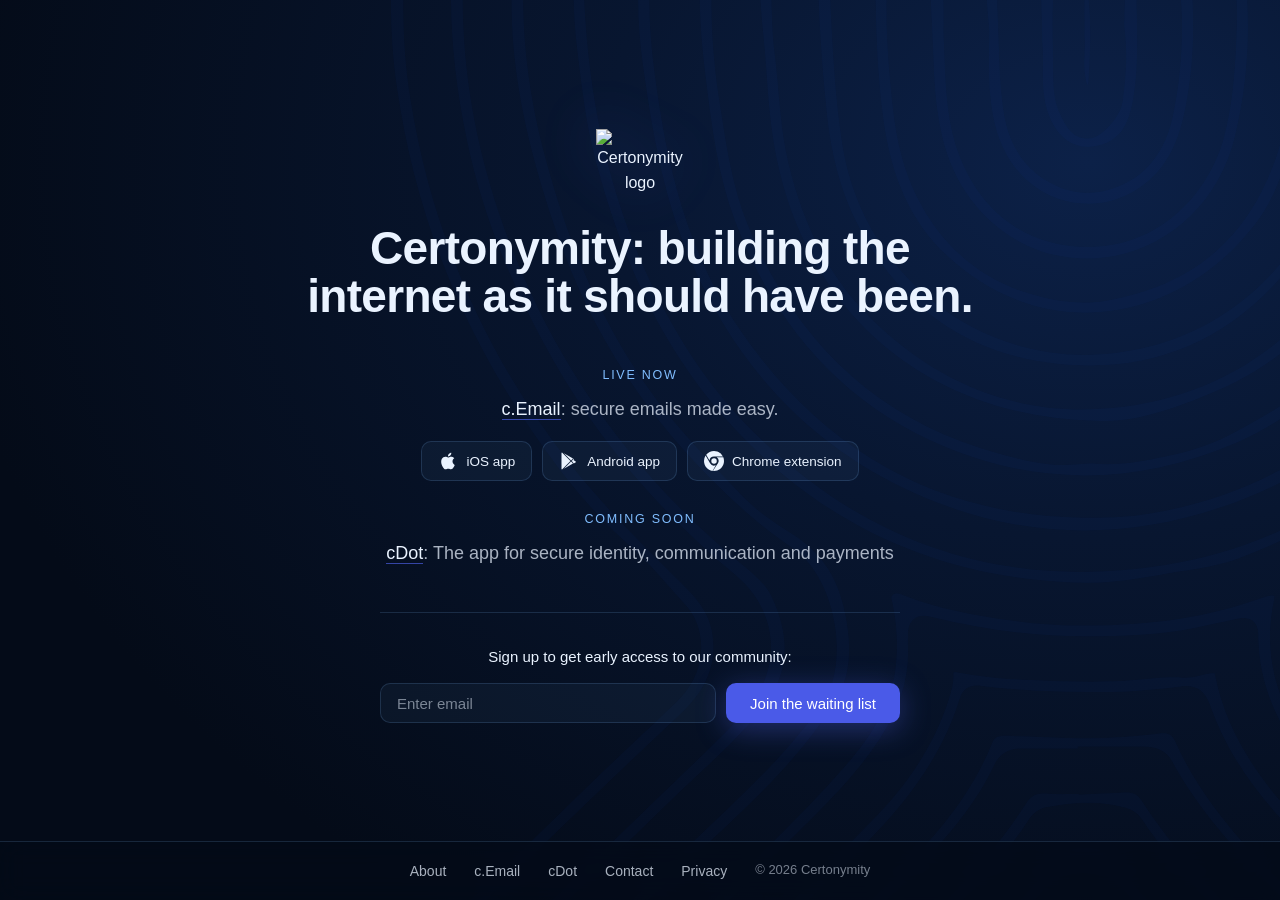
==== public/index.html @ 775c2421 "Dark redesign, About page rebuild, cDot links, remove Terms/Privacy pages Design: - Restyle site on " ====
<!DOCTYPE html>
<html lang="en">
<head>
    <meta charset="UTF-8">
    <meta name="viewport" content="width=device-width, initial-scale=1.0">
    <meta name="description" content="Certonymity is building the internet as it should have been.">
    <meta property="og:title" content="Certonymity">
    <meta property="og:description" content="Certonymity is building the internet as it should have been.">
    <meta property="og:type" content="website">
    <meta property="og:url" content="https://certonymity.com/">
    <meta property="og:image" content="https://certonymity.com/assets/og-image.png">
    <meta name="twitter:card" content="summary_large_image">
    <meta name="twitter:title" content="Certonymity">
    <meta name="twitter:description" content="Certonymity is building the internet as it should have been.">
    <meta name="twitter:image" content="https://certonymity.com/assets/og-image.png">
    <link rel="canonical" href="https://certonymity.com/">
    <title>Certonymity</title>
    <script type="application/ld+json">
    {
      "@context": "https://schema.org",
      "@graph": [
        {
          "@type": "Organization",
          "@id": "https://certonymity.com/#organization",
          "name": "Certonymity",
          "legalName": "Certonymity Ltd",
          "alternateName": "Certonymity Ltd",
          "url": "https://certonymity.com/",
          "logo": "https://certonymity.com/apple-touch-icon.png",
          "email": "info@certonymity.com",
          "address": {
            "@type": "PostalAddress",
            "streetAddress": "86-87 Campden Street",
            "addressLocality": "London",
            "postalCode": "W8 7EN",
            "addressCountry": "GB"
          },
          "description": "Certonymity is building the internet as it should have been: privacy-first, decentralised, and accountable. It builds c.Email and cDot.",
          "sameAs": [
            "https://cdot.world/#certonymity"
          ]
        },
        {
          "@type": "SoftwareApplication",
          "@id": "https://certonymity.com/#c-email",
          "name": "c.Email",
          "url": "https://c.email/",
          "applicationCategory": "CommunicationApplication",
          "operatingSystem": "iOS, Android, Chrome",
          "description": "End-to-end encrypted, identity-verified email from your existing email address.",
          "provider": {
            "@id": "https://certonymity.com/#organization"
          },
          "publisher": {
            "@id": "https://certonymity.com/#organization"
          },
          "sameAs": [
            "https://apps.apple.com/gb/app/c-email-secure-email/id6787208131",
            "https://play.google.com/store/apps/details?id=org.certonym.c.email",
            "https://chromewebstore.google.com/detail/cemail-beta/nkjndjopnihapdifnakhijbhpmcjioeb"
          ]
        },
        {
          "@type": "SoftwareApplication",
          "@id": "https://certonymity.com/#cdot",
          "name": "cDot",
          "url": "https://cdot.world/",
          "applicationCategory": "FinanceApplication",
          "operatingSystem": "Any",
          "description": "The app for secure identity, communication and payments.",
          "provider": {
            "@id": "https://certonymity.com/#organization"
          },
          "publisher": {
            "@id": "https://certonymity.com/#organization"
          },
          "sameAs": [
            "https://cdot.world/#cdot"
          ]
        }
      ]
    }
    </script>
    <link rel="stylesheet" href="./styles.css">
    <link rel="icon" type="image/svg+xml" href="./assets/logo.svg">
</head>
<body class="home">
    <main class="container">
      <div class="content">
        <img src="./assets/logo.svg" alt="Certonymity logo" class="logo">

        <p class="slogan">Certonymity: building the internet as it should have been.</p>

        <div class="description">
          <div class="product">
            <p class="eyebrow">Live now</p>
            <p><a href="https://c.email/" target="_blank" rel="noopener noreferrer">c.Email</a>: secure emails made easy.</p>
          <div class="store-links">
            <a href="https://apps.apple.com/gb/app/c-email-secure-email/id6787208131" class="store-link" aria-label="Download on the App Store" target="_blank" rel="noopener noreferrer">
              <svg viewBox="0 0 24 24" width="20" height="20" fill="currentColor" xmlns="http://www.w3.org/2000/svg"><path d="M18.71 19.5c-.83 1.24-1.71 2.45-3.05 2.47-1.34.03-1.77-.79-3.29-.79-1.53 0-2 .77-3.27.82-1.31.05-2.3-1.32-3.14-2.53C4.25 17 2.94 12.45 4.7 9.39c.87-1.52 2.43-2.48 4.12-2.51 1.28-.02 2.5.87 3.29.87.78 0 2.26-1.07 3.8-.91.65.03 2.47.26 3.64 1.98-.09.06-2.17 1.28-2.15 3.81.03 3.02 2.65 4.03 2.68 4.04-.03.07-.42 1.44-1.38 2.83M13 3.5c.73-.83 1.94-1.46 2.94-1.5.13 1.17-.34 2.35-1.04 3.19-.69.85-1.83 1.51-2.95 1.42-.15-1.15.41-2.35 1.05-3.11z"/></svg>
              iOS app
            </a>
            <a href="https://play.google.com/store/apps/details?id=org.certonym.c.email&hl=en" class="store-link" aria-label="Get it on Google Play" target="_blank" rel="noopener noreferrer">
              <svg viewBox="0 0 24 24" width="20" height="20" fill="currentColor" xmlns="http://www.w3.org/2000/svg"><path d="M3.609 1.814L13.792 12 3.61 22.186a.996.996 0 01-.61-.92V2.734a1 1 0 01.609-.92zm10.89 10.893l2.302 2.302-10.937 6.333 8.635-8.635zm3.199-1.67l1.984 1.149a1 1 0 010 1.728l-1.984 1.148L15.394 12l2.304-2.963zM5.864 2.658L16.8 8.99l-2.302 2.302-8.635-8.635z"/></svg>
              Android app
            </a>
            <a href="https://chromewebstore.google.com/detail/cemail-beta/nkjndjopnihapdifnakhijbhpmcjioeb" class="store-link" aria-label="Install Chrome extension" target="_blank" rel="noopener noreferrer">
              <svg viewBox="0 0 24 24" width="20" height="20" fill="currentColor" xmlns="http://www.w3.org/2000/svg"><path d="M12 0C8.21 0 4.831 1.757 2.632 4.501l3.953 6.848A5.454 5.454 0 0 1 12 6.545h10.691A12 12 0 0 0 12 0zM1.931 5.47A11.943 11.943 0 0 0 0 12c0 6.012 4.42 10.991 10.189 11.864l3.953-6.847a5.45 5.45 0 0 1-6.865-2.29L1.931 5.47zm13.342 2.166a5.446 5.446 0 0 1 1.45 7.014L10.79 23.836A12.016 12.016 0 0 0 12 24c6.627 0 12-5.373 12-12 0-1.54-.29-3.011-.818-4.364zM12 8.727a3.273 3.273 0 1 1 0 6.545A3.273 3.273 0 0 1 12 8.727z"/></svg>
              Chrome extension
            </a>
          </div>
          </div>
          <div class="product">
            <p class="eyebrow">Coming soon</p>
            <p><a href="https://cdot.world/" target="_blank" rel="noopener noreferrer">cDot</a>: The app for secure identity, communication and payments</p>
          </div>
        </div>

        <form class="waiting-list-form" id="waiting-list-form" method="POST" name="waiting-list" action="/?success=true">
          <input type="hidden" name="form-name" value="waiting-list">
          <p class="form-label">Sign up to get early access to our community:</p>
          <div class="form-group">
            <input type="email" name="email" placeholder="Enter email" required class="email-input">
            <button type="submit" class="submit-button">Join the waiting list</button>
          </div>
        </form>

        <div class="thank-you-message" id="thank-you-message" style="display: none">
          <p>Thank you for joining! We'll be in touch soon.</p>
        </div>

      </div>
    </main>

    <footer class="footer">
      <a href="./about/">About</a>
      <a href="https://c.email/" target="_blank" rel="noopener noreferrer">c.Email</a>
      <a href="https://cdot.world/" target="_blank" rel="noopener noreferrer">cDot</a>
      <a href="mailto:info@certonymity.com">Contact</a>
      <a href="https://c.email/privacy-policy" target="_blank" rel="noopener noreferrer">Privacy</a>
      <span class="footer-copyright">&copy; 2026 Certonymity</span>
    </footer>

    <script src="./script.js"></script>
</body>
</html>
---- public/styles.css ----
@font-face {
    font-family: 'Darker Grotesque';
    src: url('./fonts/darker-grotesque-600.woff2') format('woff2');
    font-weight: 600;
    font-style: normal;
    font-display: swap;
}

@font-face {
    font-family: 'Inter';
    src: url('./fonts/inter-variable.woff2') format('woff2');
    font-weight: 100 900;
    font-style: normal;
    font-display: swap;
}

/* ─── Tokens (shared with cdot-world) ────────────────── */

:root {
    --bg-0: #040b18;
    --bg-1: #081630;
    --bg-2: #0c2148;
    --ink: #eaf3ff;
    --ink-dim: rgba(234, 243, 255, 0.72);
    --ink-faint: rgba(234, 243, 255, 0.5);
    --brand: #566afd;
    --brand-strong: #4a5ae8;
    --brand-rgb: 86, 106, 253;
    --blue: #6b9eff;
    --cyan: #80bdfe;
    --line: rgba(128, 189, 254, 0.16);
    --card: rgba(128, 189, 254, 0.05);
    --veil: rgba(4, 11, 24, 0.7);
}

/* ─── Reset ─────────────────────────────────────────── */

*, ::before, ::after {
    margin: 0;
    padding: 0;
    box-sizing: border-box;
}

/* ─── Base ───────────────────────────────────────────── */

body {
    font-family: 'Inter', -apple-system, BlinkMacSystemFont, 'Segoe UI', sans-serif;
    background: var(--bg-0);
    color: var(--ink);
    line-height: 1.6;
    -webkit-font-smoothing: antialiased;
}

::selection {
    background: rgba(var(--brand-rgb), 0.32);
    color: var(--ink);
}

/* ─── Homepage layout ────────────────────────────────── */

body.home {
    background: radial-gradient(90vw 70vw at 85% 18%, var(--bg-2) 0%, var(--bg-1) 42%, var(--bg-0) 100%) fixed;
    min-height: 100vh;
    display: flex;
    align-items: center;
    justify-content: center;
    padding: 40px 24px 88px;
}

/* cprint mark from cdot-app's hero, magnified so only a slice shows.
   Same tint filter and opacity as cdot-app's dark theme. */
body.home::before {
    content: "";
    position: fixed;
    inset: 0;
    z-index: 0;
    pointer-events: none;
    background: url('./assets/cprint.svg') no-repeat right -760px center;
    background-size: 1900px auto;
    opacity: 0.035;
    filter: brightness(0) saturate(100%) invert(27%) sepia(95%) saturate(2000%)
            hue-rotate(220deg) brightness(0.9) contrast(1.2);
}

body.home .container {
    position: relative;
    z-index: 1;
    width: 100%;
    max-width: 860px;
}

body.home .content {
    text-align: center;
    display: flex;
    flex-direction: column;
    align-items: center;
}

/* ─── Legal pages layout ─────────────────────────────── */

body.legal {
    background: radial-gradient(90vw 70vw at 85% 0%, var(--bg-1) 0%, var(--bg-0) 60%) fixed;
    min-height: 100vh;
    display: flex;
    flex-direction: column;
    align-items: stretch;
    padding: 60px 24px 80px;
}

body.legal .container {
    width: 100%;
    max-width: 800px;
    margin: 0 auto;
    flex: 1;
}

body.legal .content {
    display: flex;
    flex-direction: column;
}

/* ─── Logo (homepage) ────────────────────────────────── */

.logo {
    width: 88px;
    height: auto;
    margin-bottom: 28px;
    filter: drop-shadow(0 0 28px rgba(var(--brand-rgb), 0.45));
}

/* ─── Slogan / H1 ────────────────────────────────────── */

.slogan {
    font-family: 'Darker Grotesque', sans-serif;
    font-size: clamp(32px, 5vw, 46px);
    font-weight: 600;
    color: var(--ink);
    letter-spacing: -0.015em;
    line-height: 1.05;
    max-width: 780px;
    text-wrap: balance;
    margin-bottom: 44px;
}

/* ─── Products ───────────────────────────────────────── */

.description {
    width: 100%;
    display: flex;
    flex-direction: column;
    gap: 28px;
}

.product p {
    font-size: clamp(16px, 2vw, 18px);
    line-height: 1.6;
    color: var(--ink-dim);
}

.eyebrow {
    font-size: 12.5px !important;
    font-weight: 500;
    letter-spacing: 0.14em;
    text-transform: uppercase;
    color: var(--cyan) !important;
    margin-bottom: 10px;
}

.product a,
.about-blocks a,
.about-cta a {
    color: var(--ink);
    font-weight: 500;
    text-decoration: none;
    border-bottom: 1px solid rgba(var(--brand-rgb), 0.6);
    transition: border-color 0.2s ease, color 0.2s ease;
}

.product a:hover,
.about-blocks a:hover,
.about-cta a:hover {
    color: var(--cyan);
    border-color: var(--cyan);
}

/* ─── About page ─────────────────────────────────────── */

h1.eyebrow {
    margin-bottom: 20px;
}

body.about .container {
    max-width: 800px;
}

body.about .content {
    align-items: flex-start;
    text-align: left;
}

body.about .logo {
    width: 64px;
    margin-bottom: 24px;
}

body.about .slogan {
    max-width: none;
    margin-bottom: 40px;
}

.about-blocks {
    width: 100%;
    display: flex;
    flex-direction: column;
    gap: 24px;
}

.about-blocks p {
    font-size: clamp(16px, 2vw, 18px);
    line-height: 1.7;
    color: var(--ink-dim);
}

.about-cta {
    margin-top: 12px;
    font-size: clamp(16px, 2vw, 18px);
    color: var(--ink-dim);
}

/* ─── Store links ────────────────────────────────────── */

.store-links {
    display: flex;
    gap: 10px;
    flex-wrap: wrap;
    justify-content: center;
    margin-top: 18px;
}

.product .store-link {
    display: inline-flex;
    align-items: center;
    gap: 8px;
    height: 40px;
    padding: 0 16px;
    border: 1px solid var(--line);
    border-radius: 10px;
    background-color: var(--card);
    color: var(--ink);
    font-size: 13.5px;
    font-weight: 500;
    text-decoration: none;
    transition: border-color 0.2s ease, background-color 0.2s ease, box-shadow 0.2s ease;
}

.product .store-link:hover {
    color: var(--ink);
    border-color: rgba(var(--brand-rgb), 0.8);
    background-color: rgba(var(--brand-rgb), 0.12);
    box-shadow: 0 0 0 3px rgba(var(--brand-rgb), 0.18);
}

/* ─── Waitlist form ──────────────────────────────────── */

.form-label {
    font-size: 15px;
    font-weight: 500;
    color: var(--ink);
    margin-bottom: 14px;
    text-align: center;
}

.waiting-list-form {
    width: 100%;
    max-width: 520px;
    margin: 44px auto 0;
    padding-top: 32px;
    border-top: 1px solid var(--line);
}

.form-group {
    display: flex;
    gap: 10px;
    width: 100%;
    flex-wrap: wrap;
    align-items: center;
}

.email-input {
    flex: 1;
    min-width: 200px;
    height: 40px;
    padding: 0 16px;
    border: 1px solid var(--line);
    border-radius: 10px;
    font-family: 'Inter', sans-serif;
    font-size: 15px;
    color: var(--ink);
    background-color: var(--card);
    outline: none;
    transition: border-color 0.2s ease, box-shadow 0.2s ease;
}

.email-input:focus {
    border-color: var(--brand);
    box-shadow: 0 0 0 3px rgba(var(--brand-rgb), 0.25);
}

.email-input::placeholder {
    color: var(--ink-faint);
}

.submit-button {
    cursor: pointer;
    height: 40px;
    background-color: var(--brand-strong);
    border: none;
    border-radius: 10px;
    color: #ffffff;
    padding: 0 24px;
    font-family: 'Inter', sans-serif;
    font-size: 15px;
    font-weight: 500;
    white-space: nowrap;
    flex-shrink: 0;
    transition: background-color 0.2s ease, box-shadow 0.2s ease;
    box-shadow: 0 6px 30px rgba(var(--brand-rgb), 0.35);
}

.submit-button:hover {
    background-color: var(--brand);
    box-shadow: 0 10px 38px rgba(var(--brand-rgb), 0.45);
}

.submit-button:active {
    background-color: var(--brand-strong);
}

/* ─── Thank you message ──────────────────────────────── */

.thank-you-message {
    width: 100%;
    max-width: 520px;
    margin: 44px auto 0;
    padding: 16px 24px;
    background-color: var(--card);
    border: 1px solid var(--line);
    border-radius: 10px;
}

.thank-you-message p {
    font-size: 16px;
    font-weight: 500;
    color: var(--ink);
    margin: 0;
    text-align: center;
}

/* ─── Legal page content ─────────────────────────────── */

.page-content {
    text-align: left;
    max-width: 800px;
    margin: 0 auto;
}

.page-content h1 {
    font-family: 'Darker Grotesque', sans-serif;
    font-size: clamp(34px, 5vw, 48px);
    font-weight: 600;
    margin-bottom: 24px;
    color: var(--ink);
    letter-spacing: -0.01em;
    line-height: 1.1;
}

.page-content h2 {
    font-family: 'Darker Grotesque', sans-serif;
    font-size: clamp(20px, 2.5vw, 26px);
    font-weight: 600;
    margin-top: 36px;
    margin-bottom: 12px;
    color: var(--ink);
    letter-spacing: -0.01em;
}

.page-content p {
    font-size: clamp(15px, 2vw, 17px);
    line-height: 1.7;
    margin-bottom: 16px;
    color: var(--ink-dim);
}

.page-content ul {
    margin: 0 0 16px 20px;
}

.page-content ul li {
    font-size: clamp(15px, 2vw, 17px);
    line-height: 1.7;
    margin-bottom: 6px;
    color: var(--ink-dim);
}

.page-content a {
    color: var(--blue);
    text-decoration: none;
}

.page-content a:hover {
    color: var(--cyan);
    text-decoration: underline;
}

.last-updated {
    font-size: 13px !important;
    color: var(--ink-faint) !important;
    margin-top: 48px;
}

/* ─── Footer ─────────────────────────────────────────── */

.footer {
    position: fixed;
    bottom: 0;
    left: 0;
    right: 0;
    display: flex;
    justify-content: center;
    align-items: center;
    gap: 28px;
    padding: 18px 24px;
    border-top: 1px solid var(--line);
    z-index: 5;
    background-color: var(--veil);
    backdrop-filter: blur(12px);
    -webkit-backdrop-filter: blur(12px);
}

.footer a {
    font-size: clamp(12px, 1.5vw, 14px);
    color: var(--ink-dim);
    text-decoration: none;
    font-weight: 400;
    transition: color 0.2s ease;
}

.footer a:hover {
    color: var(--ink);
}

.footer-logo img {
    height: 24px;
    width: auto;
    display: block;
}

.footer-copyright {
    font-size: clamp(11px, 1.5vw, 13px);
    color: var(--ink-faint);
    white-space: nowrap;
}

/* ─── Responsive ─────────────────────────────────────── */

@media (max-width: 767px) {
    body.home {
        align-items: flex-start;
        padding: 56px 20px 120px;
    }

    body.legal {
        padding: 40px 20px 110px;
    }

    body.home::before {
        background-size: 1300px auto;
        background-position: right -380px center;
    }

    .logo {
        width: 72px;
        margin-bottom: 28px;
    }

    .slogan {
        margin-bottom: 40px;
    }

    .waiting-list-form,
    .thank-you-message {
        margin-top: 48px;
    }

    .form-group {
        flex-direction: column;
    }

    .submit-button,
    .email-input {
        width: 100%;
        flex: none;
    }

    .footer {
        flex-wrap: wrap;
        gap: 10px 20px;
        padding: 12px 16px;
    }
}
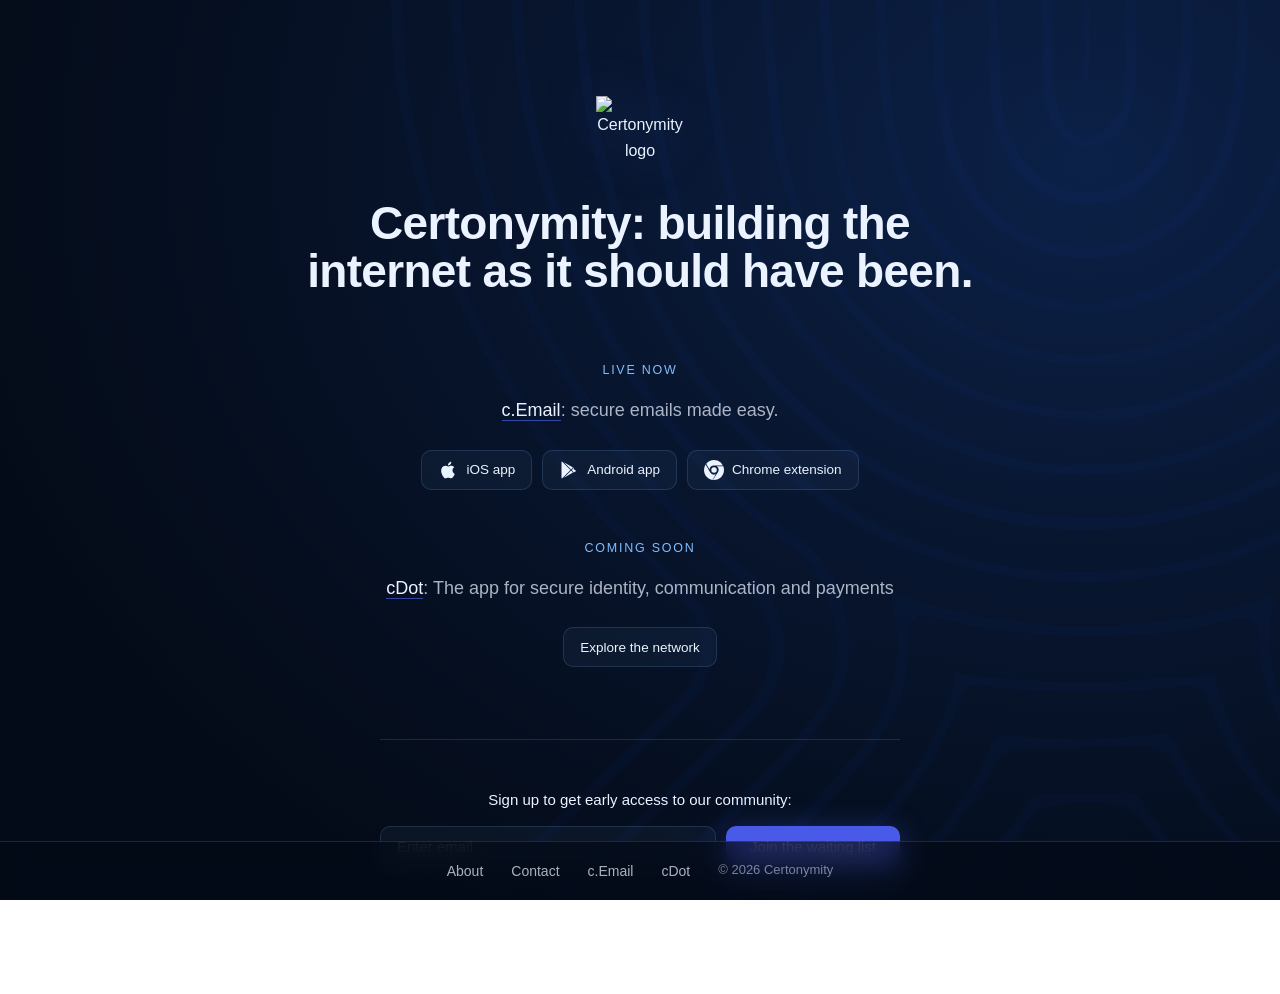
==== commit 5b646332: "Add Contact page, homepage spacing, accessibility and SEO/GEO sync Pages and content: - Add /contact" ====
--- a/public/index.html
+++ b/public/index.html
@@ -35,10 +35,15 @@
             "postalCode": "W8 7EN",
             "addressCountry": "GB"
           },
-          "description": "Certonymity is building the internet as it should have been: privacy-first, decentralised, and accountable. It builds c.Email and cDot.",
+          "description": "Certonymity is building the internet as it should have been. It builds c.Email and cDot.",
           "sameAs": [
             "https://cdot.world/#certonymity"
-          ]
+          ],
+          "identifier": {
+            "@type": "PropertyValue",
+            "propertyID": "Companies House company number",
+            "value": "16871742"
+          }
         },
         {
           "@type": "SoftwareApplication",
@@ -47,7 +52,7 @@
           "url": "https://c.email/",
           "applicationCategory": "CommunicationApplication",
           "operatingSystem": "iOS, Android, Chrome",
-          "description": "End-to-end encrypted, identity-verified email from your existing email address.",
+          "description": "End-to-end encrypted, identity-verified email from your existing email address. Built on the cDot framework.",
           "provider": {
             "@id": "https://certonymity.com/#organization"
           },
@@ -58,7 +63,10 @@
             "https://apps.apple.com/gb/app/c-email-secure-email/id6787208131",
             "https://play.google.com/store/apps/details?id=org.certonym.c.email",
             "https://chromewebstore.google.com/detail/cemail-beta/nkjndjopnihapdifnakhijbhpmcjioeb"
-          ]
+          ],
+          "isBasedOn": {
+            "@id": "https://certonymity.com/#cdot"
+          }
         },
         {
           "@type": "SoftwareApplication",
@@ -67,7 +75,7 @@
           "url": "https://cdot.world/",
           "applicationCategory": "FinanceApplication",
           "operatingSystem": "Any",
-          "description": "The app for secure identity, communication and payments.",
+          "description": "The app for secure identity, communication and payments, built on the cDot network. Coming soon.",
           "provider": {
             "@id": "https://certonymity.com/#organization"
           },
@@ -89,7 +97,7 @@
       <div class="content">
         <img src="./assets/logo.svg" alt="Certonymity logo" class="logo">
 
-        <p class="slogan">Certonymity: building the internet as it should have been.</p>
+        <h1 class="slogan">Certonymity: building the internet as it should have been.</h1>
 
         <div class="description">
           <div class="product">
@@ -113,19 +121,22 @@
           <div class="product">
             <p class="eyebrow">Coming soon</p>
             <p><a href="https://cdot.world/" target="_blank" rel="noopener noreferrer">cDot</a>: The app for secure identity, communication and payments</p>
+            <div class="store-links">
+              <a href="https://cdot.world/" class="store-link" target="_blank" rel="noopener noreferrer">Explore the network</a>
+            </div>
           </div>
         </div>
 
         <form class="waiting-list-form" id="waiting-list-form" method="POST" name="waiting-list" action="/?success=true">
           <input type="hidden" name="form-name" value="waiting-list">
-          <p class="form-label">Sign up to get early access to our community:</p>
+          <label class="form-label" for="email">Sign up to get early access to our community:</label>
           <div class="form-group">
-            <input type="email" name="email" placeholder="Enter email" required class="email-input">
+            <input type="email" id="email" name="email" placeholder="Enter email" autocomplete="email" required class="email-input">
             <button type="submit" class="submit-button">Join the waiting list</button>
           </div>
         </form>
 
-        <div class="thank-you-message" id="thank-you-message" style="display: none">
+        <div class="thank-you-message" id="thank-you-message" role="status" tabindex="-1" style="display: none">
           <p>Thank you for joining! We'll be in touch soon.</p>
         </div>
 
@@ -134,10 +145,9 @@
 
     <footer class="footer">
       <a href="./about/">About</a>
+      <a href="./contact/">Contact</a>
       <a href="https://c.email/" target="_blank" rel="noopener noreferrer">c.Email</a>
       <a href="https://cdot.world/" target="_blank" rel="noopener noreferrer">cDot</a>
-      <a href="mailto:info@certonymity.com">Contact</a>
-      <a href="https://c.email/privacy-policy" target="_blank" rel="noopener noreferrer">Privacy</a>
       <span class="footer-copyright">&copy; 2026 Certonymity</span>
     </footer>
 
--- a/public/styles.css
+++ b/public/styles.css
@@ -64,7 +64,7 @@
     display: flex;
     align-items: center;
     justify-content: center;
-    padding: 40px 24px 88px;
+    padding: 96px 24px 128px;
 }
 
 /* cprint mark from cdot-app's hero, magnified so only a slice shows.
@@ -119,12 +119,25 @@
     flex-direction: column;
 }
 
+/* ─── Keyboard focus ─────────────────────────────────── */
+
+a:focus-visible,
+button:focus-visible {
+    outline: 2px solid var(--cyan);
+    outline-offset: 3px;
+    border-radius: 6px;
+}
+
+.thank-you-message:focus {
+    outline: none;
+}
+
 /* ─── Logo (homepage) ────────────────────────────────── */
 
 .logo {
     width: 88px;
     height: auto;
-    margin-bottom: 28px;
+    margin-bottom: 36px;
     filter: drop-shadow(0 0 28px rgba(var(--brand-rgb), 0.45));
 }
 
@@ -139,7 +152,7 @@
     line-height: 1.05;
     max-width: 780px;
     text-wrap: balance;
-    margin-bottom: 44px;
+    margin-bottom: 64px;
 }
 
 /* ─── Products ───────────────────────────────────────── */
@@ -148,12 +161,12 @@
     width: 100%;
     display: flex;
     flex-direction: column;
-    gap: 28px;
+    gap: 48px;
 }
 
 .product p {
     font-size: clamp(16px, 2vw, 18px);
-    line-height: 1.6;
+    line-height: 1.7;
     color: var(--ink-dim);
 }
 
@@ -163,12 +176,11 @@
     letter-spacing: 0.14em;
     text-transform: uppercase;
     color: var(--cyan) !important;
-    margin-bottom: 10px;
+    margin-bottom: 14px;
 }
 
 .product a,
-.about-blocks a,
-.about-cta a {
+.about-blocks a {
     color: var(--ink);
     font-weight: 500;
     text-decoration: none;
@@ -177,8 +189,7 @@
 }
 
 .product a:hover,
-.about-blocks a:hover,
-.about-cta a:hover {
+.about-blocks a:hover {
     color: var(--cyan);
     border-color: var(--cyan);
 }
@@ -203,29 +214,89 @@
     margin-bottom: 24px;
 }
 
+body.about {
+    align-items: flex-start;
+    padding-top: 144px;
+    padding-bottom: 128px;
+}
+
 body.about .slogan {
     max-width: none;
-    margin-bottom: 40px;
+    text-wrap: wrap;
+    margin-bottom: 56px;
 }
 
 .about-blocks {
     width: 100%;
     display: flex;
     flex-direction: column;
-    gap: 24px;
+    gap: 32px;
 }
 
 .about-blocks p {
     font-size: clamp(16px, 2vw, 18px);
-    line-height: 1.7;
+    line-height: 1.8;
     color: var(--ink-dim);
 }
 
-.about-cta {
-    margin-top: 12px;
-    font-size: clamp(16px, 2vw, 18px);
-    color: var(--ink-dim);
-}
+/* Privacy notice (Contact page) */
+.about-blocks.notice {
+    margin-top: 80px;
+    gap: 16px;
+}
+
+.about-blocks.notice h2.eyebrow {
+    margin-bottom: 0;
+}
+
+.about-blocks.notice p {
+    font-size: clamp(14px, 1.8vw, 16px);
+}
+
+/* CTA buttons */
+.about-ctas {
+    display: flex;
+    flex-wrap: wrap;
+    gap: 12px;
+    margin-top: 40px;
+}
+
+.btn {
+    display: inline-flex;
+    align-items: center;
+    justify-content: center;
+    height: 44px;
+    padding: 0 24px;
+    border: 1px solid transparent;
+    border-radius: 10px;
+    font-size: 15px;
+    font-weight: 500;
+    text-decoration: none;
+    transition: background-color 0.2s ease, border-color 0.2s ease, box-shadow 0.2s ease;
+}
+
+.btn-primary {
+    background-color: var(--brand-strong);
+    color: #ffffff;
+    box-shadow: 0 6px 30px rgba(var(--brand-rgb), 0.35);
+}
+
+.btn-primary:hover {
+    background-color: var(--brand);
+    box-shadow: 0 10px 38px rgba(var(--brand-rgb), 0.45);
+}
+
+.btn-ghost {
+    background-color: var(--card);
+    border-color: var(--line);
+    color: var(--ink);
+}
+
+.btn-ghost:hover {
+    border-color: rgba(var(--brand-rgb), 0.8);
+    background-color: rgba(var(--brand-rgb), 0.12);
+}
+
 
 /* ─── Store links ────────────────────────────────────── */
 
@@ -234,7 +305,7 @@
     gap: 10px;
     flex-wrap: wrap;
     justify-content: center;
-    margin-top: 18px;
+    margin-top: 24px;
 }
 
 .product .store-link {
@@ -263,6 +334,7 @@
 /* ─── Waitlist form ──────────────────────────────────── */
 
 .form-label {
+    display: block;
     font-size: 15px;
     font-weight: 500;
     color: var(--ink);
@@ -273,8 +345,8 @@
 .waiting-list-form {
     width: 100%;
     max-width: 520px;
-    margin: 44px auto 0;
-    padding-top: 32px;
+    margin: 72px auto 0;
+    padding-top: 48px;
     border-top: 1px solid var(--line);
 }
 
@@ -341,7 +413,7 @@
 .thank-you-message {
     width: 100%;
     max-width: 520px;
-    margin: 44px auto 0;
+    margin: 72px auto 0;
     padding: 16px 24px;
     background-color: var(--card);
     border: 1px solid var(--line);
@@ -428,7 +500,8 @@
     display: flex;
     justify-content: center;
     align-items: center;
-    gap: 28px;
+    flex-wrap: wrap;
+    gap: 6px 28px;
     padding: 18px 24px;
     border-top: 1px solid var(--line);
     z-index: 5;
@@ -455,6 +528,10 @@
     display: block;
 }
 
+.footer-copyright a {
+    color: inherit;
+}
+
 .footer-copyright {
     font-size: clamp(11px, 1.5vw, 13px);
     color: var(--ink-faint);
@@ -466,7 +543,7 @@
 @media (max-width: 767px) {
     body.home {
         align-items: flex-start;
-        padding: 56px 20px 120px;
+        padding: 64px 20px 128px;
     }
 
     body.legal {
@@ -484,12 +561,12 @@
     }
 
     .slogan {
-        margin-bottom: 40px;
+        margin-bottom: 48px;
     }
 
     .waiting-list-form,
     .thank-you-message {
-        margin-top: 48px;
+        margin-top: 56px;
     }
 
     .form-group {
@@ -502,9 +579,23 @@
         flex: none;
     }
 
+    body.about {
+        padding-top: 88px;
+        padding-bottom: 128px;
+    }
+
+    .about-blocks {
+        gap: 28px;
+    }
+
+    .about-ctas .btn {
+        flex: 1 1 100%;
+    }
+
     .footer {
         flex-wrap: wrap;
-        gap: 10px 20px;
+        gap: 8px 20px;
         padding: 12px 16px;
     }
 }
+
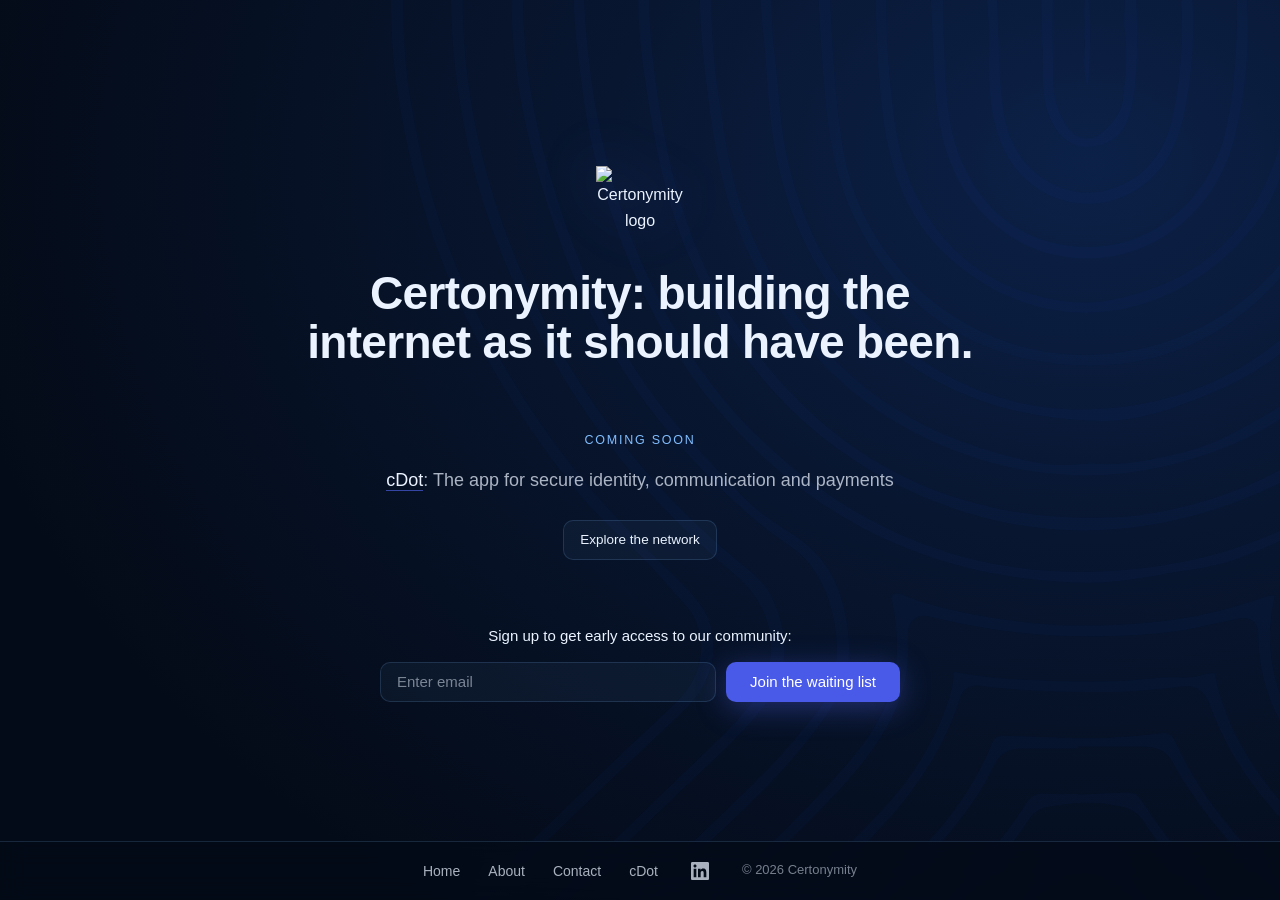
==== commit 2237cb68: "Simplify homepage and footer; trim About copy and structured data Homepage: - Remove the c.Email "Li" ====
--- a/public/index.html
+++ b/public/index.html
@@ -35,37 +35,14 @@
             "postalCode": "W8 7EN",
             "addressCountry": "GB"
           },
-          "description": "Certonymity is building the internet as it should have been. It builds c.Email and cDot.",
+          "description": "Certonymity is building the internet as it should have been.",
           "sameAs": [
-            "https://cdot.world/#certonymity"
+            "https://www.linkedin.com/company/certonymity/"
           ],
           "identifier": {
             "@type": "PropertyValue",
             "propertyID": "Companies House company number",
             "value": "16871742"
-          }
-        },
-        {
-          "@type": "SoftwareApplication",
-          "@id": "https://certonymity.com/#c-email",
-          "name": "c.Email",
-          "url": "https://c.email/",
-          "applicationCategory": "CommunicationApplication",
-          "operatingSystem": "iOS, Android, Chrome",
-          "description": "End-to-end encrypted, identity-verified email from your existing email address. Built on the cDot framework.",
-          "provider": {
-            "@id": "https://certonymity.com/#organization"
-          },
-          "publisher": {
-            "@id": "https://certonymity.com/#organization"
-          },
-          "sameAs": [
-            "https://apps.apple.com/gb/app/c-email-secure-email/id6787208131",
-            "https://play.google.com/store/apps/details?id=org.certonym.c.email",
-            "https://chromewebstore.google.com/detail/cemail-beta/nkjndjopnihapdifnakhijbhpmcjioeb"
-          ],
-          "isBasedOn": {
-            "@id": "https://certonymity.com/#cdot"
           }
         },
         {
@@ -101,24 +78,6 @@
 
         <div class="description">
           <div class="product">
-            <p class="eyebrow">Live now</p>
-            <p><a href="https://c.email/" target="_blank" rel="noopener noreferrer">c.Email</a>: secure emails made easy.</p>
-          <div class="store-links">
-            <a href="https://apps.apple.com/gb/app/c-email-secure-email/id6787208131" class="store-link" aria-label="Download on the App Store" target="_blank" rel="noopener noreferrer">
-              <svg viewBox="0 0 24 24" width="20" height="20" fill="currentColor" xmlns="http://www.w3.org/2000/svg"><path d="M18.71 19.5c-.83 1.24-1.71 2.45-3.05 2.47-1.34.03-1.77-.79-3.29-.79-1.53 0-2 .77-3.27.82-1.31.05-2.3-1.32-3.14-2.53C4.25 17 2.94 12.45 4.7 9.39c.87-1.52 2.43-2.48 4.12-2.51 1.28-.02 2.5.87 3.29.87.78 0 2.26-1.07 3.8-.91.65.03 2.47.26 3.64 1.98-.09.06-2.17 1.28-2.15 3.81.03 3.02 2.65 4.03 2.68 4.04-.03.07-.42 1.44-1.38 2.83M13 3.5c.73-.83 1.94-1.46 2.94-1.5.13 1.17-.34 2.35-1.04 3.19-.69.85-1.83 1.51-2.95 1.42-.15-1.15.41-2.35 1.05-3.11z"/></svg>
-              iOS app
-            </a>
-            <a href="https://play.google.com/store/apps/details?id=org.certonym.c.email&hl=en" class="store-link" aria-label="Get it on Google Play" target="_blank" rel="noopener noreferrer">
-              <svg viewBox="0 0 24 24" width="20" height="20" fill="currentColor" xmlns="http://www.w3.org/2000/svg"><path d="M3.609 1.814L13.792 12 3.61 22.186a.996.996 0 01-.61-.92V2.734a1 1 0 01.609-.92zm10.89 10.893l2.302 2.302-10.937 6.333 8.635-8.635zm3.199-1.67l1.984 1.149a1 1 0 010 1.728l-1.984 1.148L15.394 12l2.304-2.963zM5.864 2.658L16.8 8.99l-2.302 2.302-8.635-8.635z"/></svg>
-              Android app
-            </a>
-            <a href="https://chromewebstore.google.com/detail/cemail-beta/nkjndjopnihapdifnakhijbhpmcjioeb" class="store-link" aria-label="Install Chrome extension" target="_blank" rel="noopener noreferrer">
-              <svg viewBox="0 0 24 24" width="20" height="20" fill="currentColor" xmlns="http://www.w3.org/2000/svg"><path d="M12 0C8.21 0 4.831 1.757 2.632 4.501l3.953 6.848A5.454 5.454 0 0 1 12 6.545h10.691A12 12 0 0 0 12 0zM1.931 5.47A11.943 11.943 0 0 0 0 12c0 6.012 4.42 10.991 10.189 11.864l3.953-6.847a5.45 5.45 0 0 1-6.865-2.29L1.931 5.47zm13.342 2.166a5.446 5.446 0 0 1 1.45 7.014L10.79 23.836A12.016 12.016 0 0 0 12 24c6.627 0 12-5.373 12-12 0-1.54-.29-3.011-.818-4.364zM12 8.727a3.273 3.273 0 1 1 0 6.545A3.273 3.273 0 0 1 12 8.727z"/></svg>
-              Chrome extension
-            </a>
-          </div>
-          </div>
-          <div class="product">
             <p class="eyebrow">Coming soon</p>
             <p><a href="https://cdot.world/" target="_blank" rel="noopener noreferrer">cDot</a>: The app for secure identity, communication and payments</p>
             <div class="store-links">
@@ -144,10 +103,11 @@
     </main>
 
     <footer class="footer">
+      <a href="./">Home</a>
       <a href="./about/">About</a>
       <a href="./contact/">Contact</a>
-      <a href="https://c.email/" target="_blank" rel="noopener noreferrer">c.Email</a>
       <a href="https://cdot.world/" target="_blank" rel="noopener noreferrer">cDot</a>
+      <a class="footer-social" href="https://www.linkedin.com/company/certonymity/" target="_blank" rel="noopener noreferrer" aria-label="Certonymity on LinkedIn"><svg viewBox="0 0 24 24" width="18" height="18" fill="currentColor" aria-hidden="true" focusable="false" xmlns="http://www.w3.org/2000/svg"><path d="M20.447 20.452h-3.554v-5.569c0-1.328-.027-3.037-1.852-3.037-1.853 0-2.136 1.445-2.136 2.939v5.667H9.351V9h3.414v1.561h.046c.477-.9 1.637-1.85 3.37-1.85 3.601 0 4.267 2.37 4.267 5.455v6.286zM5.337 7.433c-1.144 0-2.063-.926-2.063-2.065 0-1.138.92-2.063 2.063-2.063 1.14 0 2.064.925 2.064 2.063 0 1.139-.925 2.065-2.064 2.065zm1.782 13.019H3.555V9h3.564v11.452zM22.225 0H1.771C.792 0 0 .774 0 1.729v20.542C0 23.227.792 24 1.771 24h20.451C23.2 24 24 23.227 24 22.271V1.729C24 .774 23.2 0 22.222 0h.003z"/></svg></a>
       <span class="footer-copyright">&copy; 2026 Certonymity</span>
     </footer>
 
--- a/public/styles.css
+++ b/public/styles.css
@@ -345,9 +345,7 @@
 .waiting-list-form {
     width: 100%;
     max-width: 520px;
-    margin: 72px auto 0;
-    padding-top: 48px;
-    border-top: 1px solid var(--line);
+    margin: 64px auto 0;
 }
 
 .form-group {
@@ -413,7 +411,7 @@
 .thank-you-message {
     width: 100%;
     max-width: 520px;
-    margin: 72px auto 0;
+    margin: 64px auto 0;
     padding: 16px 24px;
     background-color: var(--card);
     border: 1px solid var(--line);
@@ -522,14 +520,18 @@
     color: var(--ink);
 }
 
-.footer-logo img {
-    height: 24px;
-    width: auto;
+/* LinkedIn icon: 24px+ hit area, same dim colour as the text links */
+.footer .footer-social {
+    display: inline-flex;
+    align-items: center;
+    justify-content: center;
+    width: 28px;
+    height: 28px;
+    margin: -4px 0;
+}
+
+.footer .footer-social svg {
     display: block;
-}
-
-.footer-copyright a {
-    color: inherit;
 }
 
 .footer-copyright {
